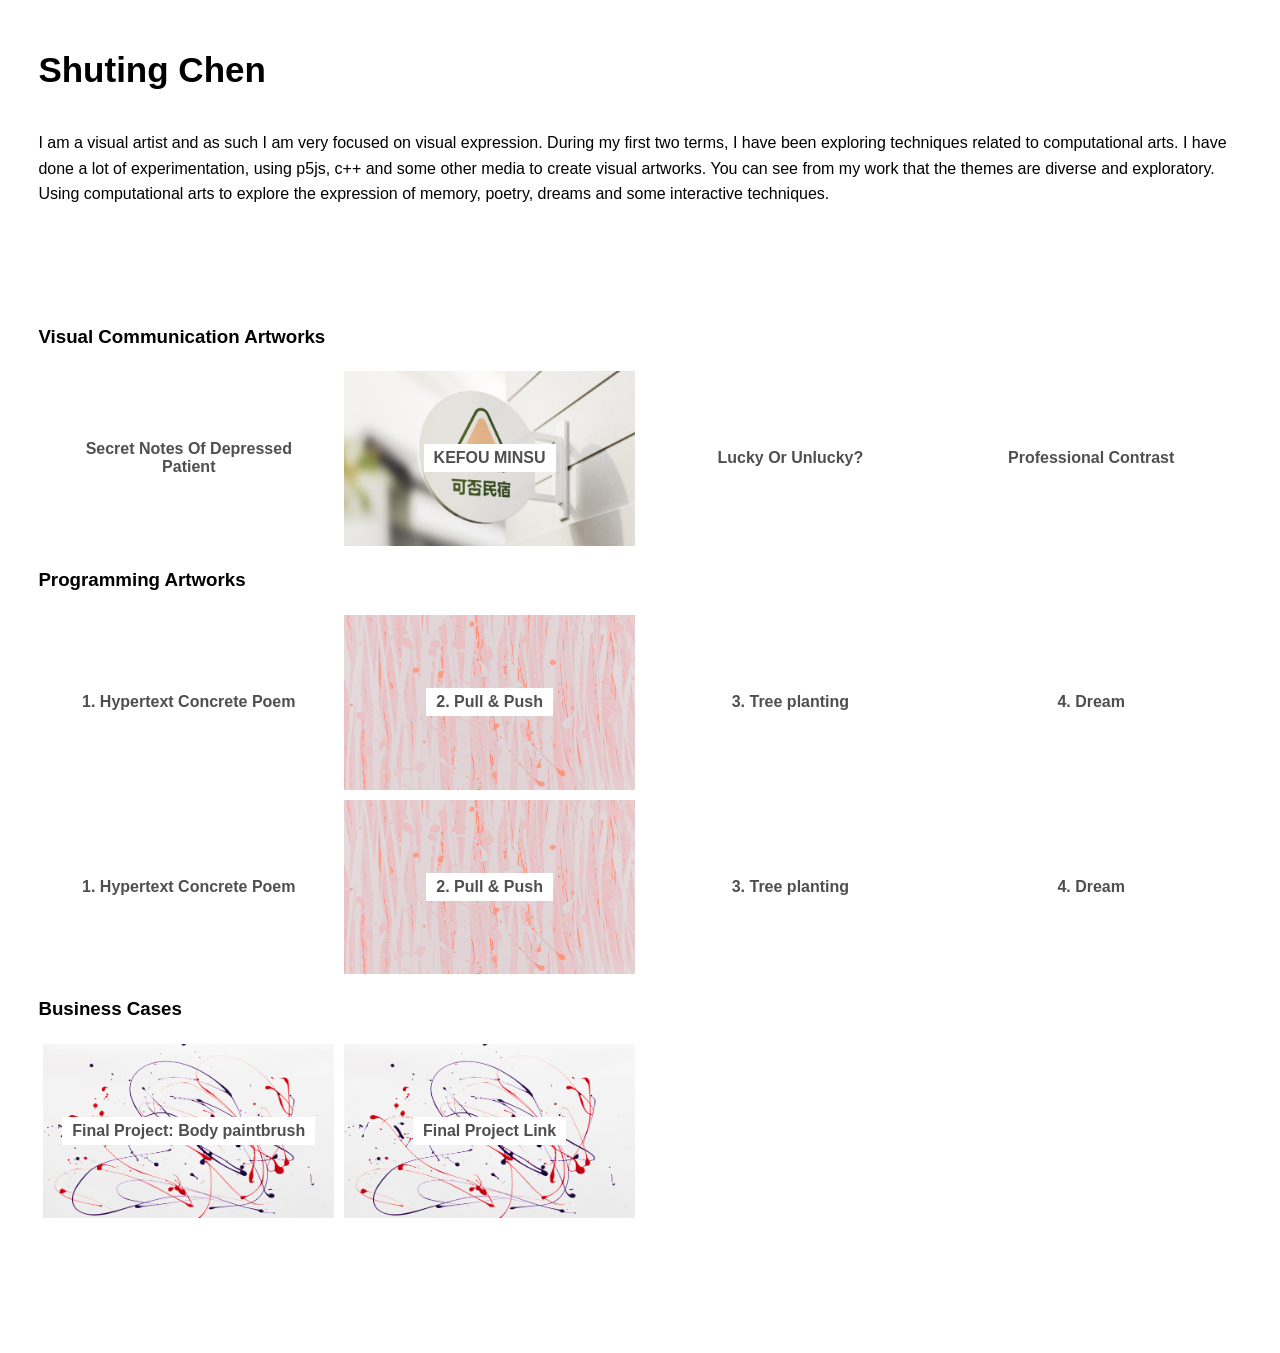
==== index.html @ 4834a019 "c" ====
<!DOCTYPE html>
<html>
    <head>
        <meta charset="UTF-8">

        <!-- meta viewport tag needed to make site responsive on mobile devices https://developer.mozilla.org/en-US/docs/Web/HTML/Viewport_meta_tag -->
        <meta name="viewport" content="width=device-width, initial-scale=1" />

        <title>WCC Portfolio</title>

        <link rel="stylesheet" href="./css/style.css">

    </head>
    <body>

        <header>
            <section class="centered-content">
                <h1>Shuting Chen</h1>
                <p>I am a visual artist and as such I am very focused on visual expression. During my first two terms, I have been exploring techniques related to computational arts. I have done a lot of experimentation, using p5js, c++ and some other media to create visual artworks. You can see from my work that the themes are diverse and exploratory. Using computational arts to explore the expression of memory, poetry, dreams and some interactive techniques. </p>
            </section>
        </header>

        <main>
            <h3>Visual Communication Artworks</h3>
            <section class="flex-container">

                <div class="flex-item"> 
                    <a href="./Secret Notes Of Depressed Patient" id="vone">
                        <h4>Secret Notes Of Depressed Patient</h4>
                    </a>
                </div>

                <div class="flex-item"> 
                    <a href="./B&B brand design/"  id="vtwo">
                        <h4>KEFOU MINSU </h4>
                    </a>
                </div>

                <div class="flex-item"> 
                    <a href="./luck/" id="vthree">
                        <h4>Lucky Or Unlucky?</h4>
                    </a>
                </div>

                <div class="flex-item"> 
                    <a href="./contrast/" id="vfour">
                        <h4>Professional Contrast</h4>
                    </a>
                </div>
            </section>

            <h3>Programming Artworks</h3>
            <section class="flex-container">

                <div class="flex-item"> 
                    <a href="https://ttmmd55.github.io/Hitting-Bottom/" id="one">
                        <h4>1. Hypertext Concrete Poem</h4>
                    </a>
                </div>
         
                <div class="flex-item"> 
                    <a href="https://ttmmd55.github.io/groupgroup-pull-push/"  id="two">
                        <h4>2. Pull & Push </h4>
                    </a>
                </div>

                <div class="flex-item"> 
                    <a href="https://ttmmd55.github.io/Tree-planting-/" id="three">
                        <h4>3. Tree planting</h4>
                    </a>
                </div>

                <div class="flex-item"> 
                    <a href="https://ttmmd55.github.io/DreamDDRREEAAMM/" id="four">
                        <h4>4. Dream</h4>
                    </a>
                </div>

                
            </section> 

            <section class="flex-container">

                <div class="flex-item"> 
                    <a href="https://ttmmd55.github.io/Hitting-Bottom/" id="one">
                        <h4>1. Hypertext Concrete Poem</h4>
                    </a>
                </div>
         
                <div class="flex-item"> 
                    <a href="https://ttmmd55.github.io/groupgroup-pull-push/"  id="two">
                        <h4>2. Pull & Push </h4>
                    </a>
                </div>

                <div class="flex-item"> 
                    <a href="https://ttmmd55.github.io/Tree-planting-/" id="three">
                        <h4>3. Tree planting</h4>
                    </a>
                </div>

                <div class="flex-item"> 
                    <a href="https://ttmmd55.github.io/DreamDDRREEAAMM/" id="four">
                        <h4>4. Dream</h4>
                    </a>
                </div>

                
            </section> 


            <h3>Business Cases</h3>
            <section class="flex-container">
                <div class="flex-item"> 
                    <a href="./final-project-documentation" id="termtwo">
                        <h4>Final Project: Body paintbrush</h4>
                    </a>
                </div>
                <div class="flex-item"> 
                    <a href="https://ttmmd55.github.io/Body-paintbrush/" id="termtwo">
                        <h4>Final Project Link</h4>
                    </a>
                </div>
            </section>

        </main>
        <footer>
           <!-- normally information like contact details etc  -->
           <!-- read more about semantic HTML https://www.w3schools.com/html/html5_semantic_elements.asp -->
           
        </footer>

    </body>
</html>
---- css/style.css ----
/*This is a comment in CSS*/

body{
    font-family: Verdana, sans-serif;
    margin: 0;
}

header h1{
    font-size: 35px;
    margin:20px 0;
}
header h2{
    font-size: 20px;
    margin: 0px 0px 40px 0px;
    font-weight: normal;
    font-style: italic;
}

main.documentation-page h3{
    margin-top: 40px;
}

li{
    font-family: Helvetica, sans-serif;
    font-size: 16px;
    line-height: 1.6em;
}
p{
    font-size: 16px;
    line-height: 1.6em;
    margin: 2.5em 0;
    font-family: Helvetica, sans-serif;
}

main,
header{
    width:100%;
    max-width:1400px; /* means it won't be larger than 1200px on larger screens */
    box-sizing: border-box;
    margin: 0 auto;
    padding: 30px 3%;
}

header.documentation-header{
    padding: 0 3%;
}

.documentation-header section,
main.documentation-page section{
    margin: 10px 10%;
}

footer{
    width:100%;
    min-height:100px;
}


nav{
    padding:10px 3%;
}

nav a{
    color: black;
    text-decoration: none;
}
nav a:hover{
    color: grey;
}

.center-text{
    text-align: center;
}

img{
    width: 100%;
}

/* original aspect ratio width="640" height="360" */
.responsive-video{
    position: relative;
    width: 100%; /* adjust this and the padding-top to change how big it is*/
    height: 0;
    padding-top: 57%; /* padding top is in reltation to the width of parent, it preserves aspect ratio*/
    /* margin: 0 auto; */ /*this would center your video in the section container*/
}
.responsive-video iframe{
    position: absolute;
    top:0;
    left:0;
    height: 100%;
    width: 100%;
}


/* Flex layouts are one of the easier ways to style responsive layouts that work on all devices */
/* https://developer.mozilla.org/en-US/docs/Learn/CSS/CSS_layout/Flexbox */

.flex-container{
    display: flex; /* all children will now be flex items */
    flex-direction: row; /* other option is column */
    flex-wrap: wrap; /* means the children will wrap to a new line */
}

.flex-item{
    display: flex;
    /* the following three items can be put on one line: https://developer.mozilla.org/en-US/docs/Web/CSS/flex */
    flex-grow: 0;
    flex-shrink: 0;
    flex-basis: 25%; /*width of the box, take up a quarter of the parent's size*/
    box-sizing: border-box; /*this means that we can add padding, line below, and still only take 25% width of parent*/
    padding: 5px;
}

.flex-basis-third .flex-item{
    flex-basis: 33.33%; 
}

.flex-basis-half .flex-item{
    flex-basis: 50%; 
}

.flex-item a{
    display: flex;
    width: 100%;
    height: 0;
    padding: 30% 0;
    /* background-image: url(../assets/images/lightgrey-line.jpeg); change the image to one of you choice */
    background-position: center;
    background-size: 100%;
    justify-content: center;
    align-items: center;
    text-align: center;
    text-decoration: none;
    color:#4f4f4f;
    transition: all 0.2s; /* CSS transitions https://developer.mozilla.org/en-US/docs/Web/CSS/CSS_Transitions/Using_CSS_transitions */
}

/* want a different background image for each project? */
/* try give each a tag a unique id in your HTML and then set different background images here*/
/* EXAMPLE CSS: won't work if you just un-comment this:*/
/* .flex-item a#my-special-id{
    background-image: url(../assets/images/custom-image-name.jpeg); 
} */
.flex-item a#vone{
    background-image: url(../assets/images/secret\ notes_项目1\ 副本.jpg); 
}

.flex-item a#vtwo{
    background-image: url(../assets/images/v2/1.jpg); 
}

.flex-item a#two{
    background-image: url(../assets/images/2.2.jpg); 
}

.flex-item a#vthree{
    background-image: url(../assets/images/v3/1.jpg); 
}

.flex-item a#vfour{
    background-image: url(../assets/images/v4/1.jpg); 
}

.flex-item a#termtwo{
    background-image: url(../assets/images/3.jpg); 
}

.flex-item a:hover{
    color:#bbbbbb;
    background-size: 120%;
}

.flex-item h4{
   margin:10px;
   background-color: white;
   padding:5px 10px;
}


/* Media Queries for responsive design */

/* Un-comment the body background-colors to see bold debug color change between screen sizes */

/* Extra large */
@media screen and (max-width: 1200px) {
    /* body {
      background-color: rgb(0, 255, 162);
    } */

    .flex-item{
        flex-basis: 33.33%; /*width of the box, take up a quarter of the parent's size*/
    }
}

/* Large */
@media screen and (max-width: 992px) {
    /* body {
      background-color: rgb(255, 81, 0);
    } */

    .documentation-header section,
    main.documentation-page section{
        margin: 40px 5%;
    }

}

/* Medium */
@media screen and (max-width: 768px) {
    /* body {
      background-color: rgb(255, 0, 191);
    } */

    .flex-item{
        flex-basis: 50%; /*width of the box, take up a quarter of the parent's size*/
    }
}

/* Small */
@media screen and (max-width: 576px) {
    /* body {
      background-color: blue;
    } */

    .flex-item{
        flex-basis: 100%; /*width of the box, take up a quarter of the parent's size*/
    }
}
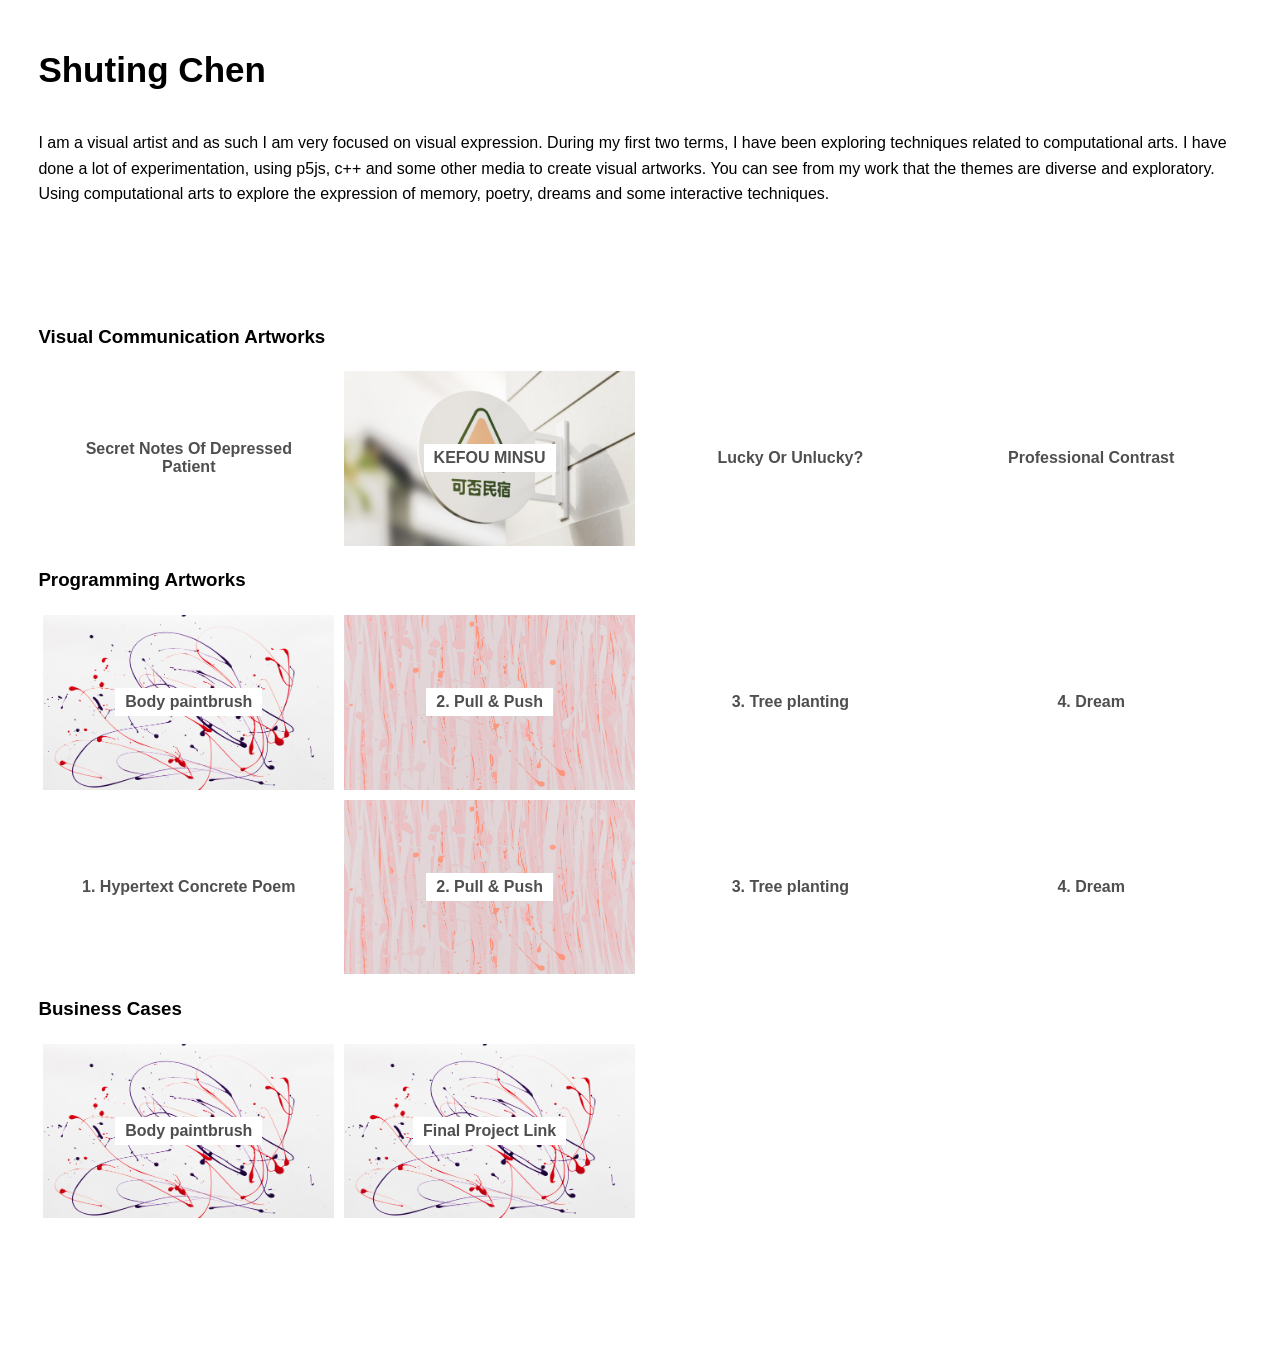
==== commit 0a0087b2: "c" ====
--- a/index.html
+++ b/index.html
@@ -53,8 +53,8 @@
             <section class="flex-container">
 
                 <div class="flex-item"> 
-                    <a href="https://ttmmd55.github.io/Hitting-Bottom/" id="one">
-                        <h4>1. Hypertext Concrete Poem</h4>
+                    <a href="./final-project-documentation" id="termtwo">
+                        <h4>Body paintbrush</h4>
                     </a>
                 </div>
          
@@ -113,7 +113,7 @@
             <section class="flex-container">
                 <div class="flex-item"> 
                     <a href="./final-project-documentation" id="termtwo">
-                        <h4>Final Project: Body paintbrush</h4>
+                        <h4>Body paintbrush</h4>
                     </a>
                 </div>
                 <div class="flex-item"> 
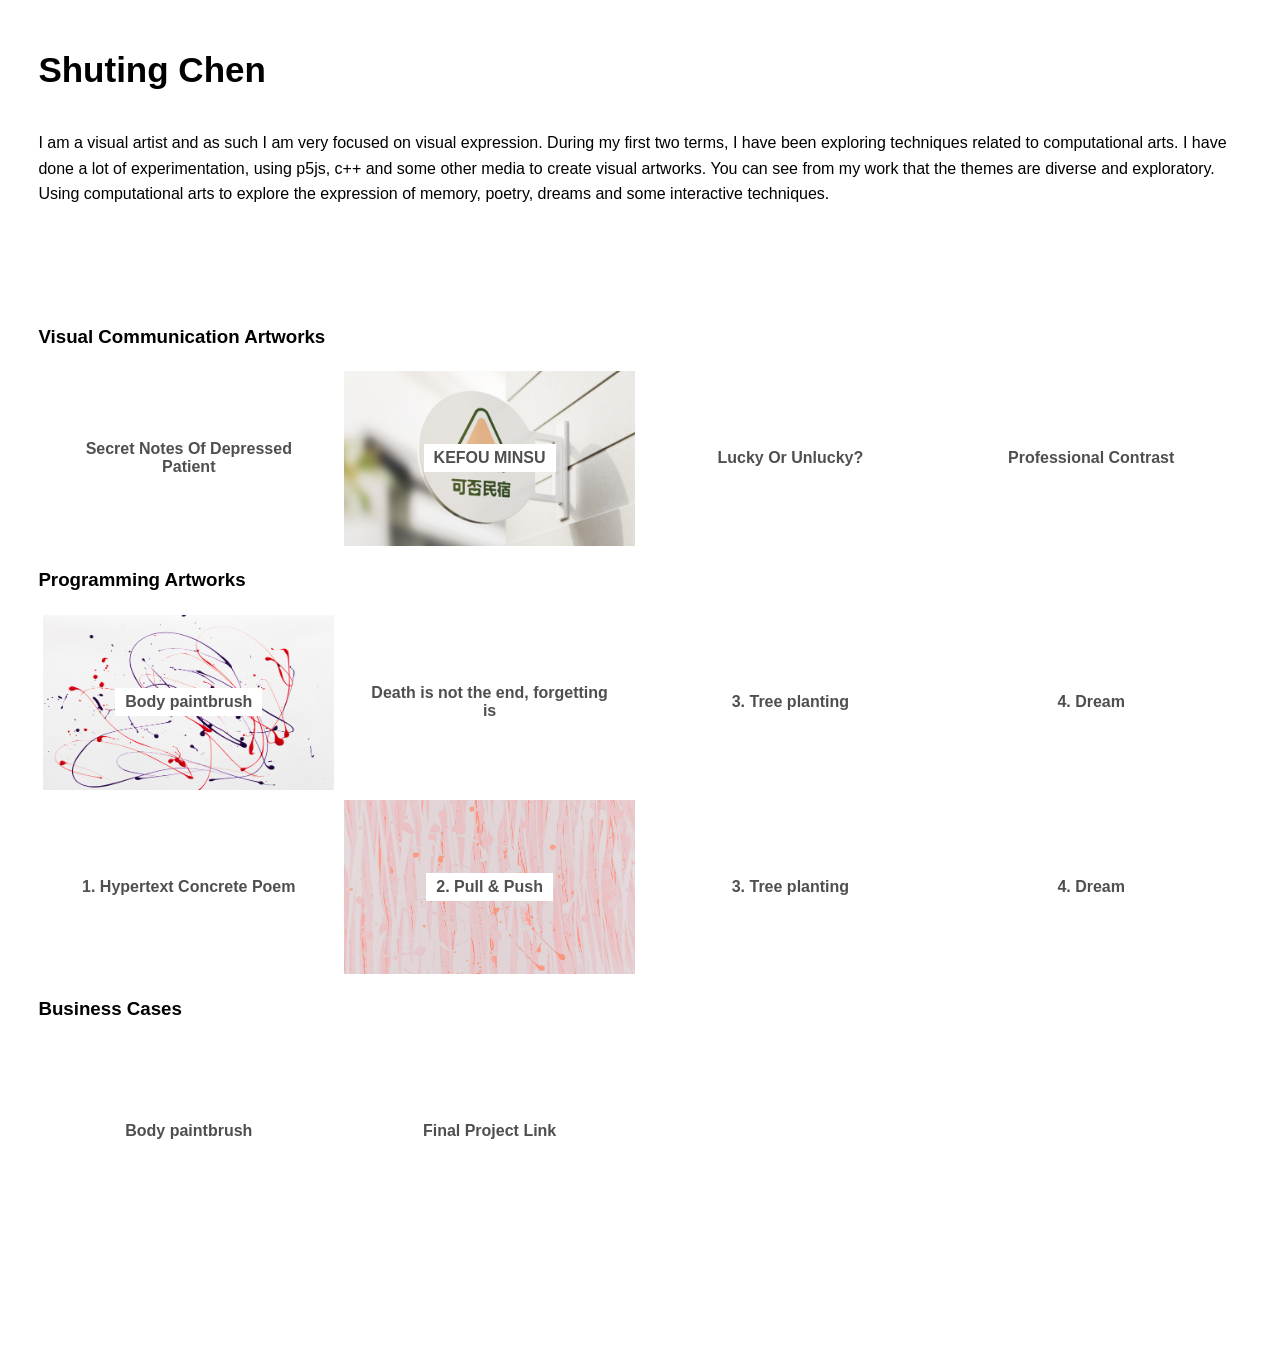
==== commit 93f04995: "c" ====
--- a/index.html
+++ b/index.html
@@ -53,14 +53,14 @@
             <section class="flex-container">
 
                 <div class="flex-item"> 
-                    <a href="./final-project-documentation" id="termtwo">
+                    <a href="./final-project-documentation" id="pone">
                         <h4>Body paintbrush</h4>
                     </a>
                 </div>
          
                 <div class="flex-item"> 
-                    <a href="https://ttmmd55.github.io/groupgroup-pull-push/"  id="two">
-                        <h4>2. Pull & Push </h4>
+                    <a href="./forget/"  id="ptwo">
+                        <h4>Death is not the end, forgetting is</h4>
                     </a>
                 </div>
 
--- a/css/style.css
+++ b/css/style.css
@@ -163,7 +163,7 @@
     background-image: url(../assets/images/v4/1.jpg); 
 }
 
-.flex-item a#termtwo{
+.flex-item a#pone{
     background-image: url(../assets/images/3.jpg); 
 }
 
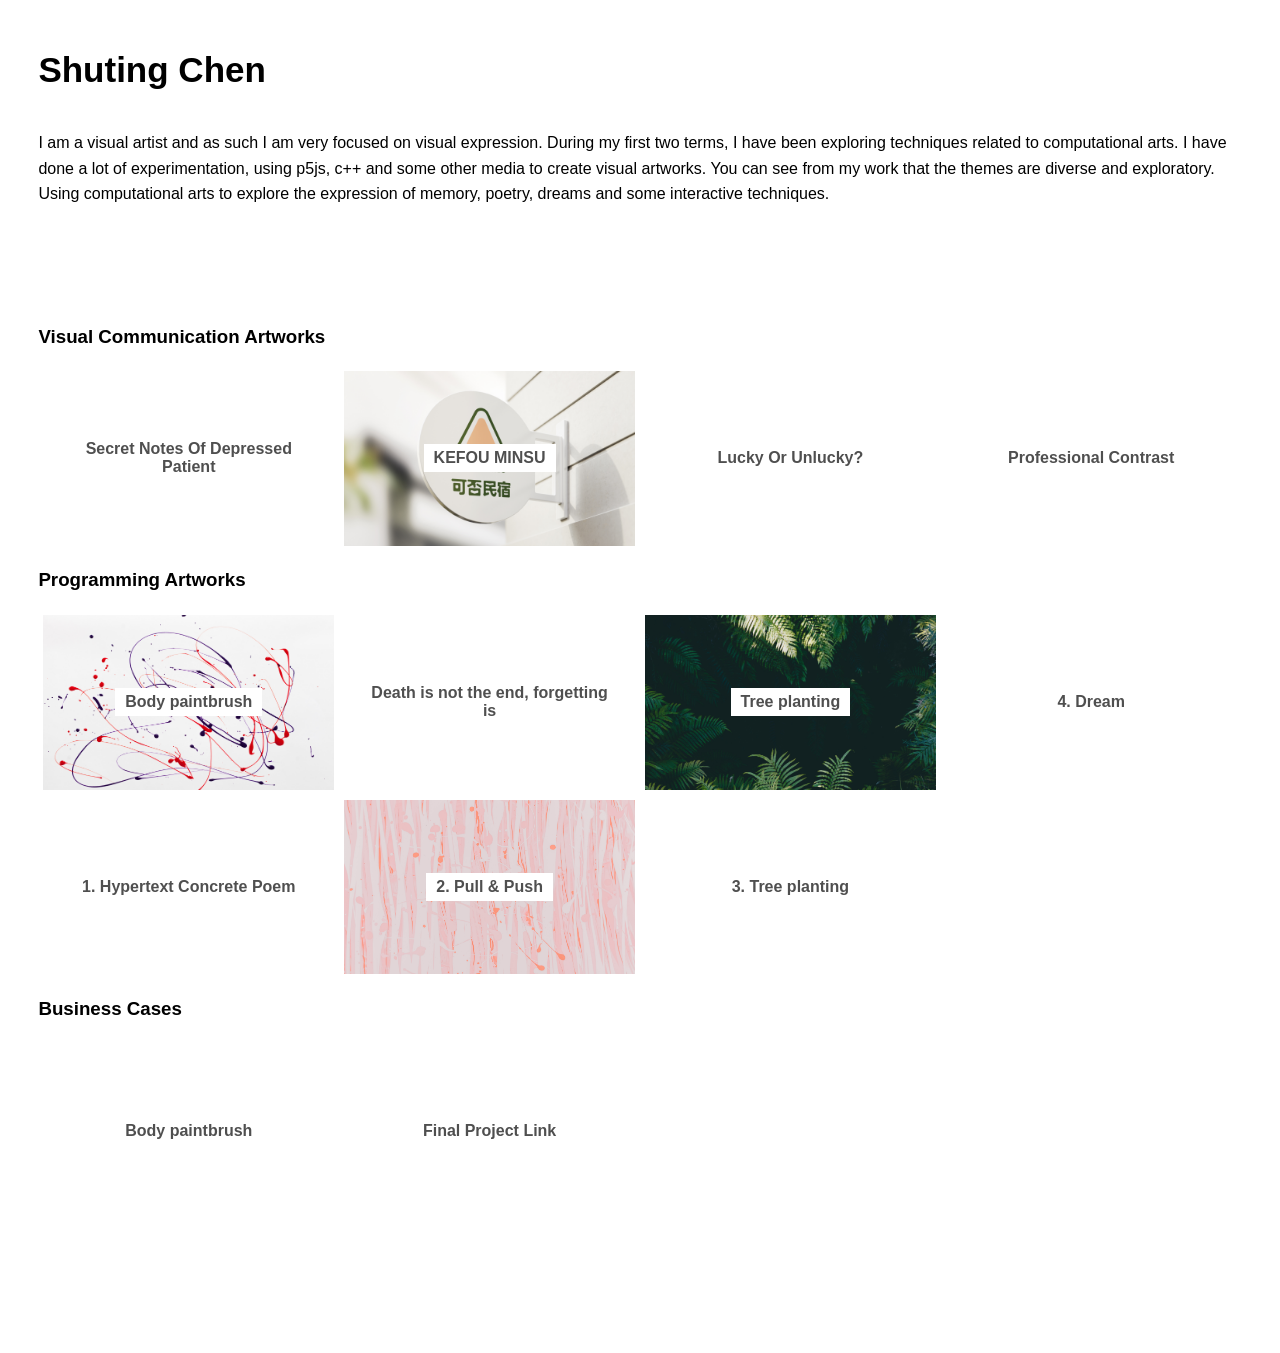
==== commit 21b04c5a: "c" ====
--- a/index.html
+++ b/index.html
@@ -65,8 +65,8 @@
                 </div>
 
                 <div class="flex-item"> 
-                    <a href="https://ttmmd55.github.io/Tree-planting-/" id="three">
-                        <h4>3. Tree planting</h4>
+                    <a href="https://ttmmd55.github.io/Tree-planting-/" id="pthree">
+                        <h4>Tree planting</h4>
                     </a>
                 </div>
 
@@ -98,13 +98,6 @@
                         <h4>3. Tree planting</h4>
                     </a>
                 </div>
-
-                <div class="flex-item"> 
-                    <a href="https://ttmmd55.github.io/DreamDDRREEAAMM/" id="four">
-                        <h4>4. Dream</h4>
-                    </a>
-                </div>
-
                 
             </section> 
 
--- a/css/style.css
+++ b/css/style.css
@@ -167,6 +167,14 @@
     background-image: url(../assets/images/3.jpg); 
 }
 
+.flex-item a#ptwo{
+    background-image: url(../assets/images/pc1.jpg); 
+}
+
+.flex-item a#pthree{
+    background-image: url(../assets/images/2.3.jpg); 
+}
+
 .flex-item a:hover{
     color:#bbbbbb;
     background-size: 120%;
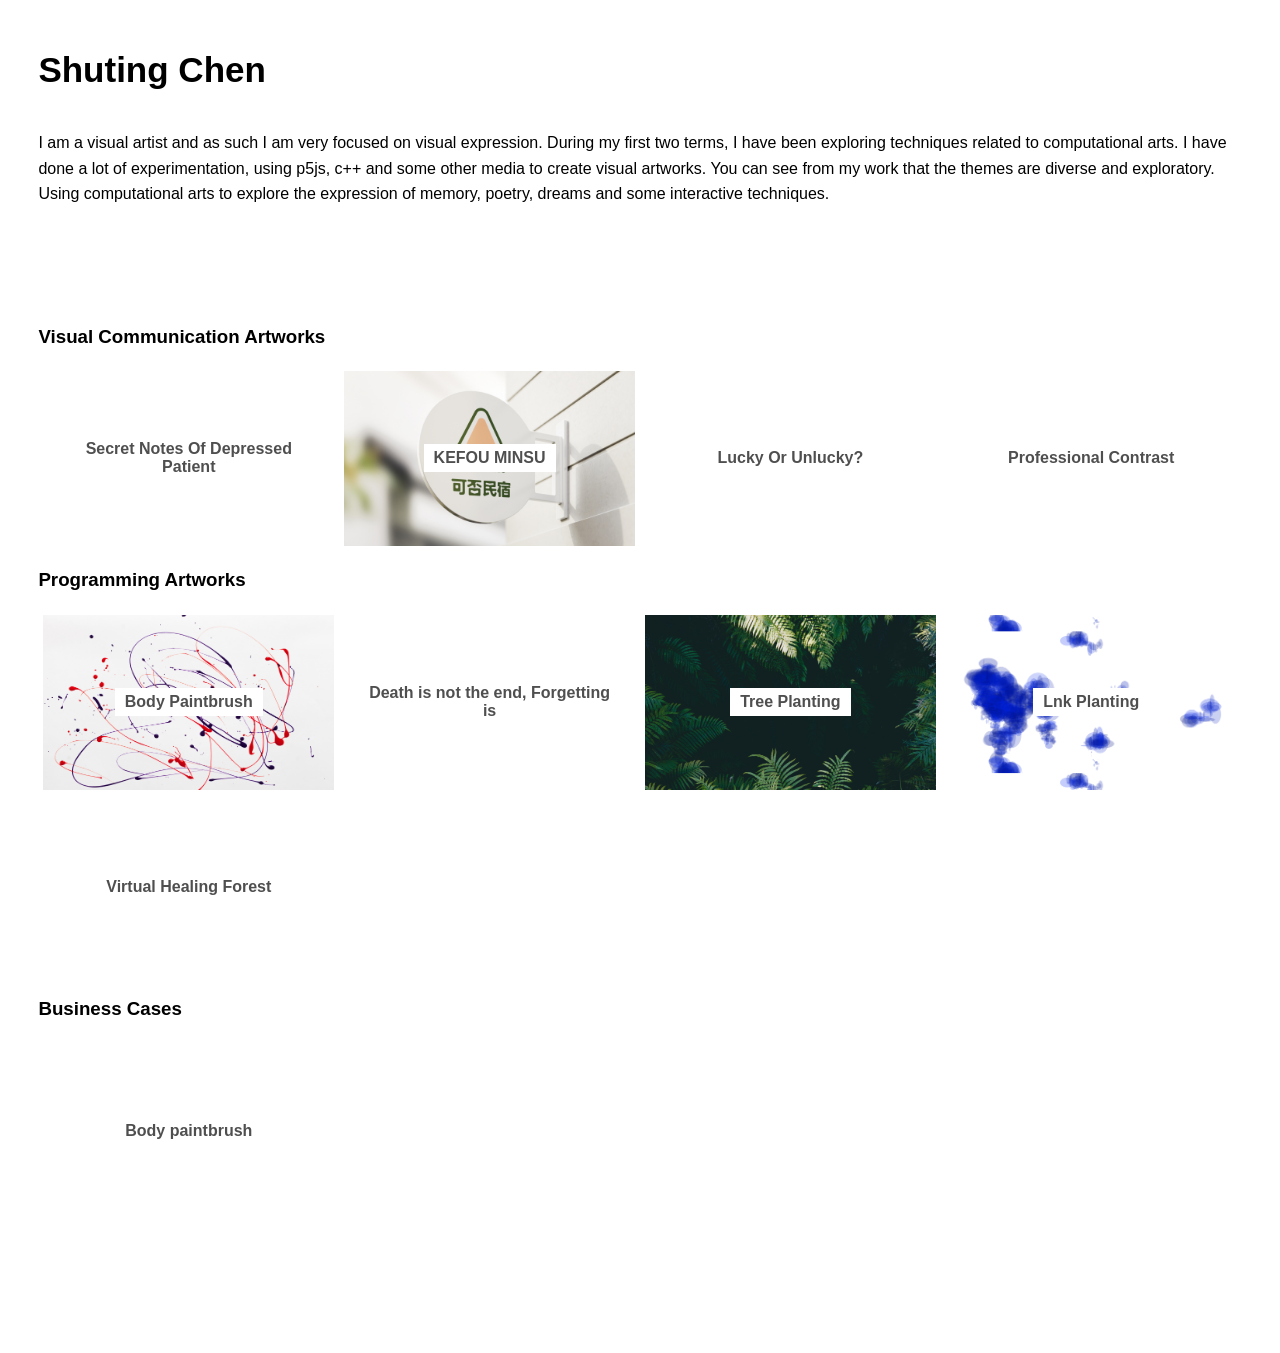
==== commit beface2a: "c" ====
--- a/index.html
+++ b/index.html
@@ -54,50 +54,38 @@
 
                 <div class="flex-item"> 
                     <a href="./final-project-documentation" id="pone">
-                        <h4>Body paintbrush</h4>
+                        <h4>Body Paintbrush</h4>
                     </a>
                 </div>
          
                 <div class="flex-item"> 
                     <a href="./forget/"  id="ptwo">
-                        <h4>Death is not the end, forgetting is</h4>
+                        <h4>Death is not the end, Forgetting is</h4>
                     </a>
                 </div>
 
                 <div class="flex-item"> 
                     <a href="https://ttmmd55.github.io/Tree-planting-/" id="pthree">
-                        <h4>Tree planting</h4>
+                        <h4>Tree Planting</h4>
                     </a>
                 </div>
 
                 <div class="flex-item"> 
-                    <a href="https://ttmmd55.github.io/DreamDDRREEAAMM/" id="four">
-                        <h4>4. Dream</h4>
+                    <a href="https://ttmmd55.github.io/Ink-painting/" id="pfour">
+                        <h4>Lnk Planting</h4>
                     </a>
                 </div>
-
                 
             </section> 
 
             <section class="flex-container">
 
                 <div class="flex-item"> 
-                    <a href="https://ttmmd55.github.io/Hitting-Bottom/" id="one">
-                        <h4>1. Hypertext Concrete Poem</h4>
+                    <a href="./Virtual/" id="pfive">
+                        <h4>Virtual Healing Forest</h4>
                     </a>
                 </div>
          
-                <div class="flex-item"> 
-                    <a href="https://ttmmd55.github.io/groupgroup-pull-push/"  id="two">
-                        <h4>2. Pull & Push </h4>
-                    </a>
-                </div>
-
-                <div class="flex-item"> 
-                    <a href="https://ttmmd55.github.io/Tree-planting-/" id="three">
-                        <h4>3. Tree planting</h4>
-                    </a>
-                </div>
                 
             </section> 
 
@@ -107,11 +95,6 @@
                 <div class="flex-item"> 
                     <a href="./final-project-documentation" id="termtwo">
                         <h4>Body paintbrush</h4>
-                    </a>
-                </div>
-                <div class="flex-item"> 
-                    <a href="https://ttmmd55.github.io/Body-paintbrush/" id="termtwo">
-                        <h4>Final Project Link</h4>
                     </a>
                 </div>
             </section>
--- a/css/style.css
+++ b/css/style.css
@@ -175,6 +175,14 @@
     background-image: url(../assets/images/2.3.jpg); 
 }
 
+.flex-item a#pfour{
+    background-image: url(../assets/images/p4.jpg); 
+}
+
+.flex-item a#pfive{
+    background-image: url(../assets/images/p5.jpg); 
+}
+
 .flex-item a:hover{
     color:#bbbbbb;
     background-size: 120%;
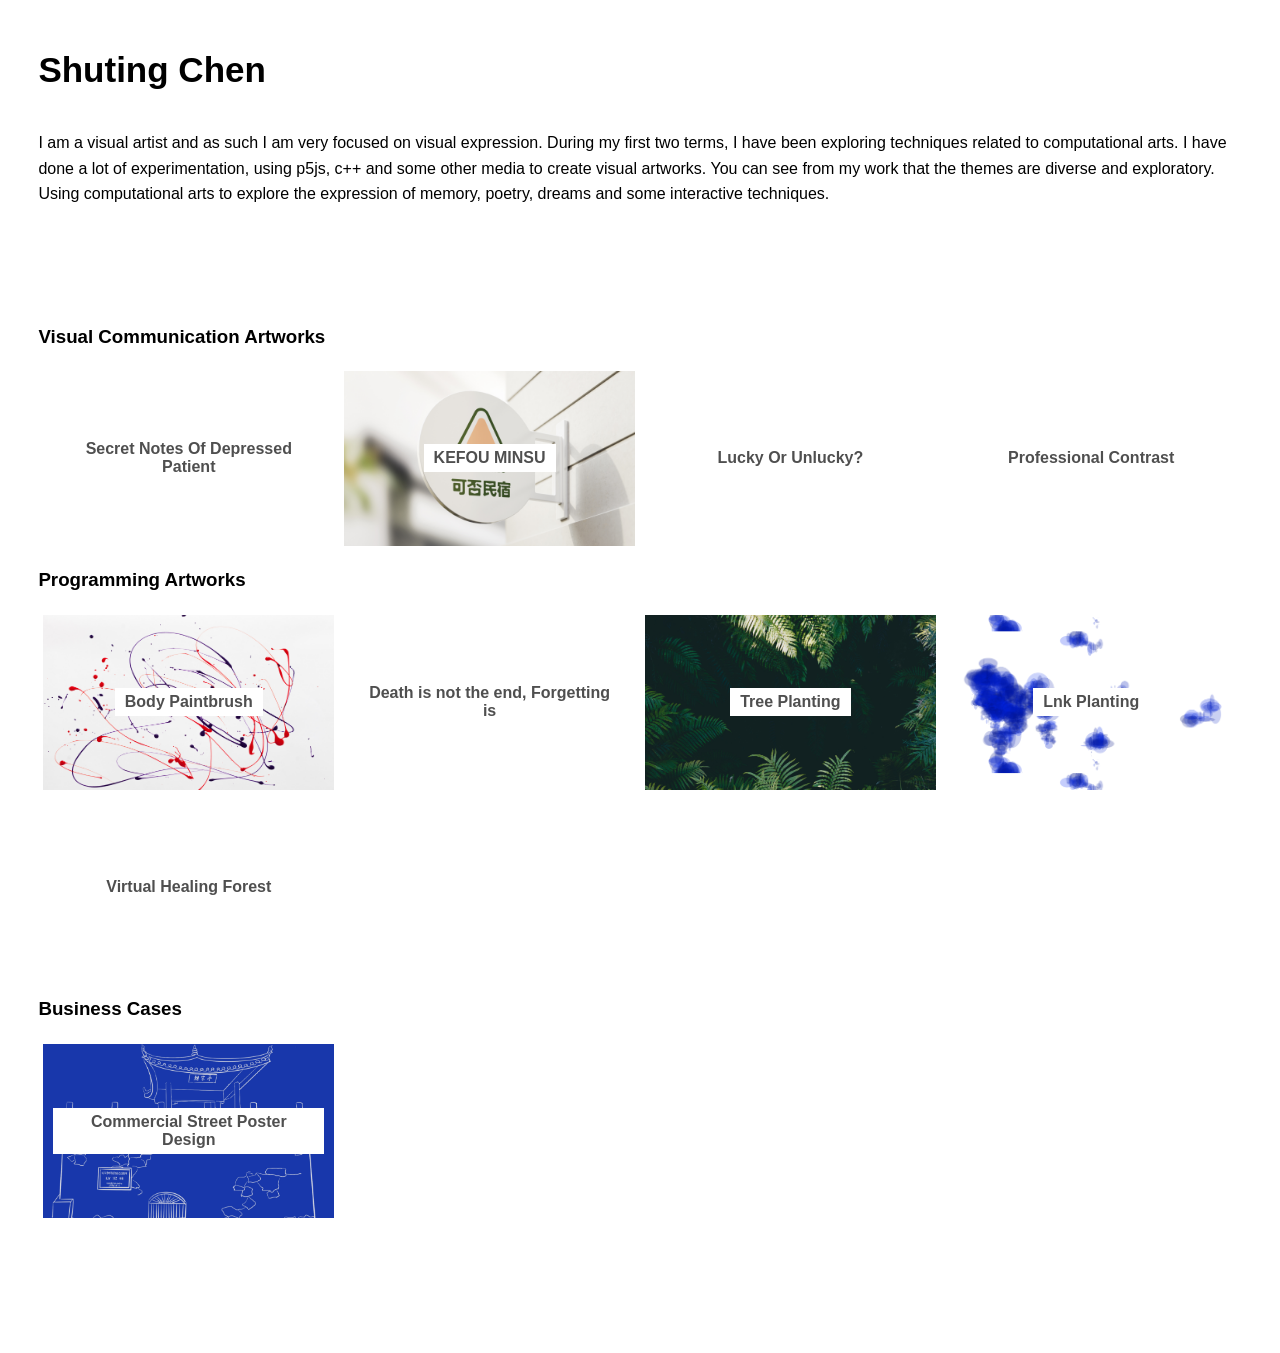
==== commit 3975ba54: "c" ====
--- a/index.html
+++ b/index.html
@@ -93,8 +93,8 @@
             <h3>Business Cases</h3>
             <section class="flex-container">
                 <div class="flex-item"> 
-                    <a href="./final-project-documentation" id="termtwo">
-                        <h4>Body paintbrush</h4>
+                    <a href="./chao/" id="bone">
+                        <h4>Commercial Street Poster Design</h4>
                     </a>
                 </div>
             </section>
--- a/css/style.css
+++ b/css/style.css
@@ -151,10 +151,6 @@
     background-image: url(../assets/images/v2/1.jpg); 
 }
 
-.flex-item a#two{
-    background-image: url(../assets/images/2.2.jpg); 
-}
-
 .flex-item a#vthree{
     background-image: url(../assets/images/v3/1.jpg); 
 }
@@ -181,6 +177,10 @@
 
 .flex-item a#pfive{
     background-image: url(../assets/images/p5.jpg); 
+}
+
+.flex-item a#bone{
+    background-image: url(../assets/images/b1.jpg); 
 }
 
 .flex-item a:hover{
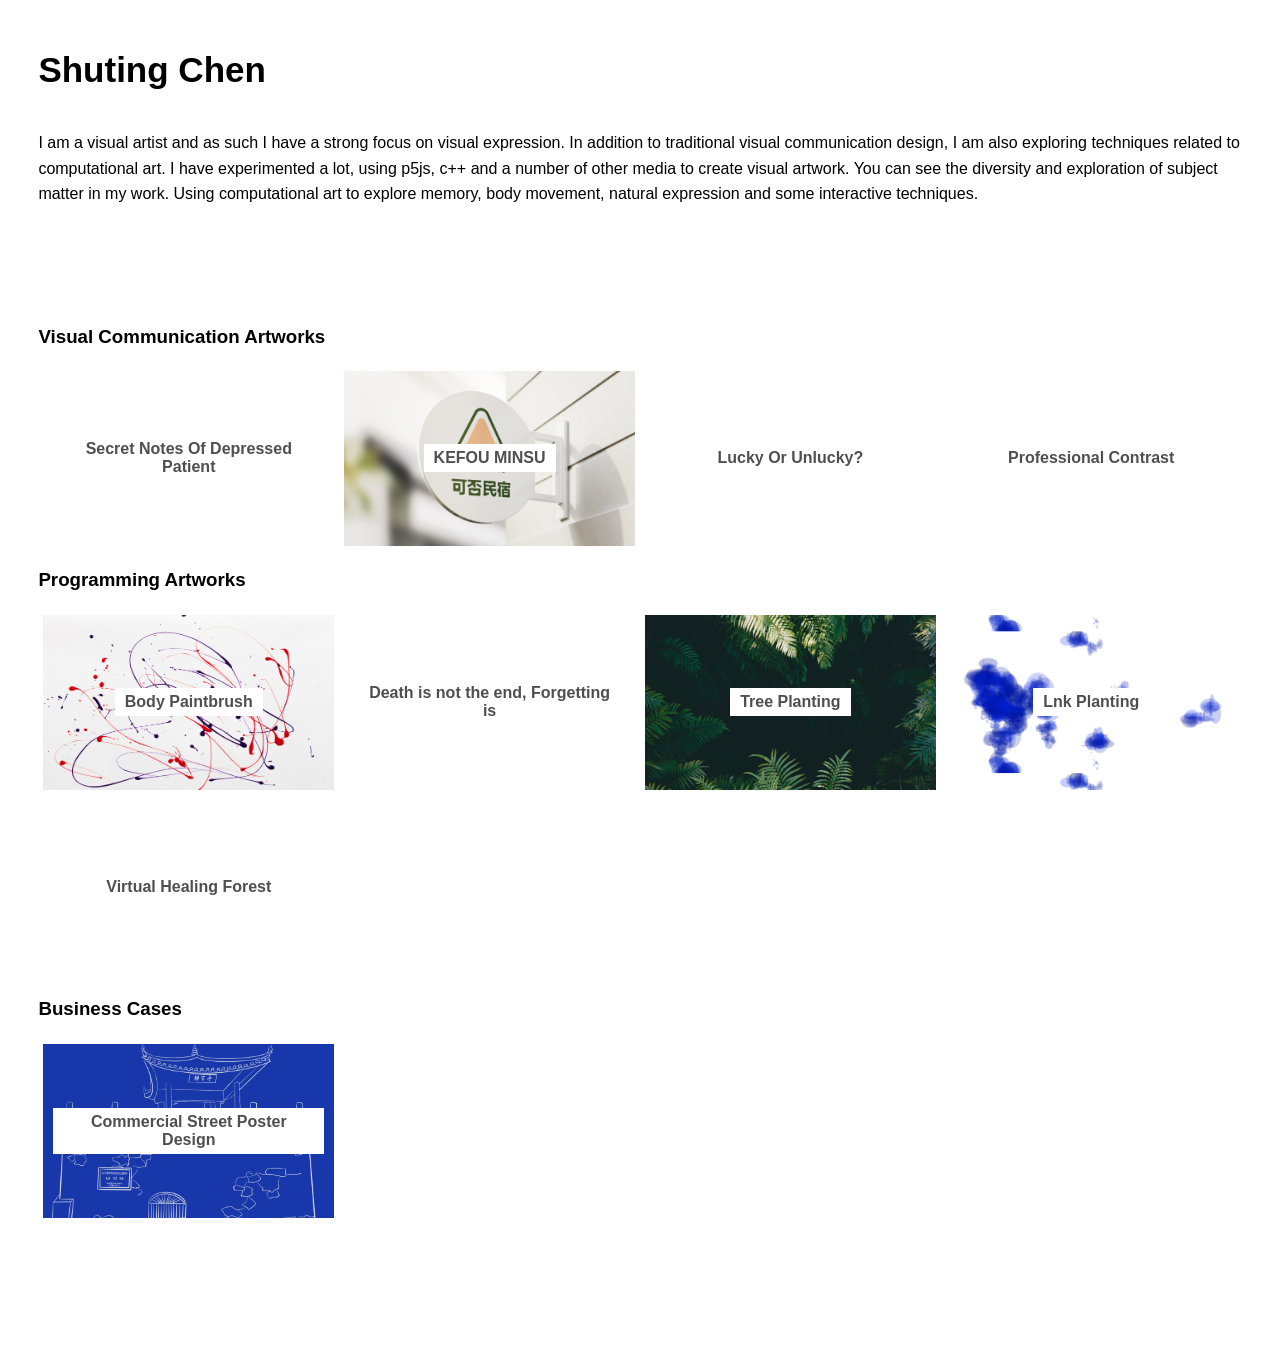
==== commit 5afadfb8: "Update index.html" ====
--- a/index.html
+++ b/index.html
@@ -16,7 +16,7 @@
         <header>
             <section class="centered-content">
                 <h1>Shuting Chen</h1>
-                <p>I am a visual artist and as such I am very focused on visual expression. During my first two terms, I have been exploring techniques related to computational arts. I have done a lot of experimentation, using p5js, c++ and some other media to create visual artworks. You can see from my work that the themes are diverse and exploratory. Using computational arts to explore the expression of memory, poetry, dreams and some interactive techniques. </p>
+                <p>I am a visual artist and as such I have a strong focus on visual expression. In addition to traditional visual communication design, I am also exploring techniques related to computational art. I have experimented a lot, using p5js, c++ and a number of other media to create visual artwork. You can see the diversity and exploration of subject matter in my work. Using computational art to explore memory, body movement, natural expression and some interactive techniques.</p>
             </section>
         </header>
 
@@ -89,11 +89,10 @@
                 
             </section> 
 
-
             <h3>Business Cases</h3>
             <section class="flex-container">
                 <div class="flex-item"> 
-                    <a href="./chao/" id="bone">
+                    <a href="./cs/" id="bone">
                         <h4>Commercial Street Poster Design</h4>
                     </a>
                 </div>
